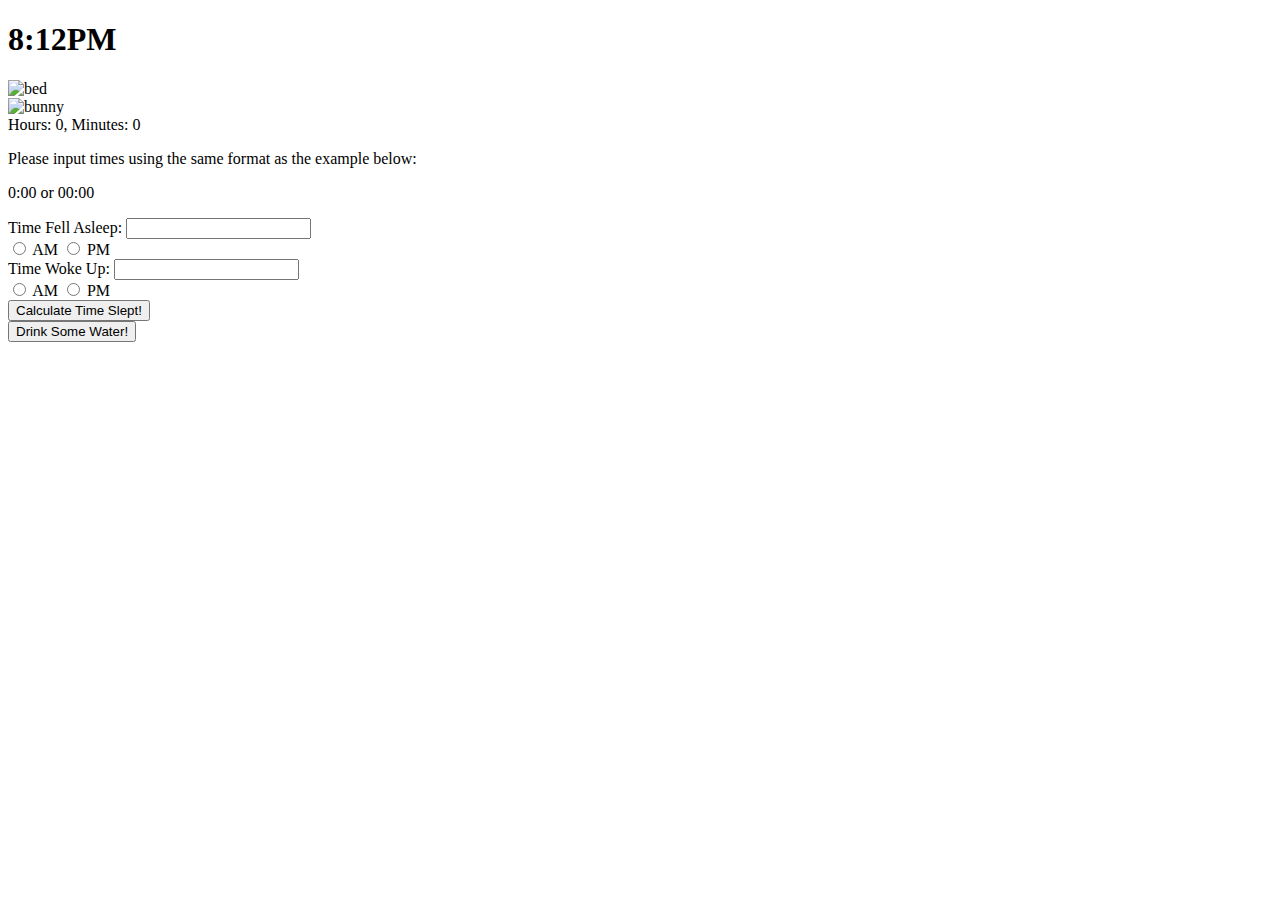
==== sleep.html @ 507f31e7 "Add files via upload" ====
<!doctype html>
<html lang="en">

<head>
    <link type="text/css" rel="stylesheet" href="drink.css">
    <script src="drink.js"></script> 
    <title>Carrot Care: Sleep</title>
</head>

<body>
    <h1>8:12PM</h1>
    <div class="row">
        <div class="column">
            <img id="couch" src="https://static.vecteezy.com/system/resources/previews/047/920/640/non_2x/modern-pink-bed-isolated-on-a-transparent-background-free-png.png" alt="bed">
        </div>
        <div class="column">
            <img id="bunny" src="https://t4.ftcdn.net/jpg/05/71/77/01/360_F_571770110_Ma0yElFc0Tpn1nWKOolJa3nvx0VIIG0F.jpg" alt="bunny">
        </div>
        <div class="column">
            <output for="asleep wokeup">Hours: 0, Minutes: 0</output>
        </div>
        <div class="column">
            <p>Please input times using the same format as the example below:</p>
            <p>0:00 or 00:00</p>
            <form>
                <label for="asleep">Time Fell Asleep:</label>
                <input type="text" id="asleep" name="asleep"><br>
                <input type="radio" name="one" value="AM">
                <label for="am">AM</label>
                <input type="radio" name="one" value="PM">
                <label for="pm">PM</label>
            </form>
            <form>
                <label for="wokeup">Time Woke Up:</label>
                <input type="text" id="wokeup" name="wokeup"><br>
                <input type="radio" name="two" value="AM">
                <label for="am">AM</label>
                <input type="radio" name="two" value="AM">
                <label for="pm">PM</label>
            </form>
            <button onclick="calculateSleep()">Calculate Time Slept!</button>
        </div>
    </div>
    <button onclick="location.href = 'drink.html';" type="button">Drink Some Water!</button>
</body>
</html>
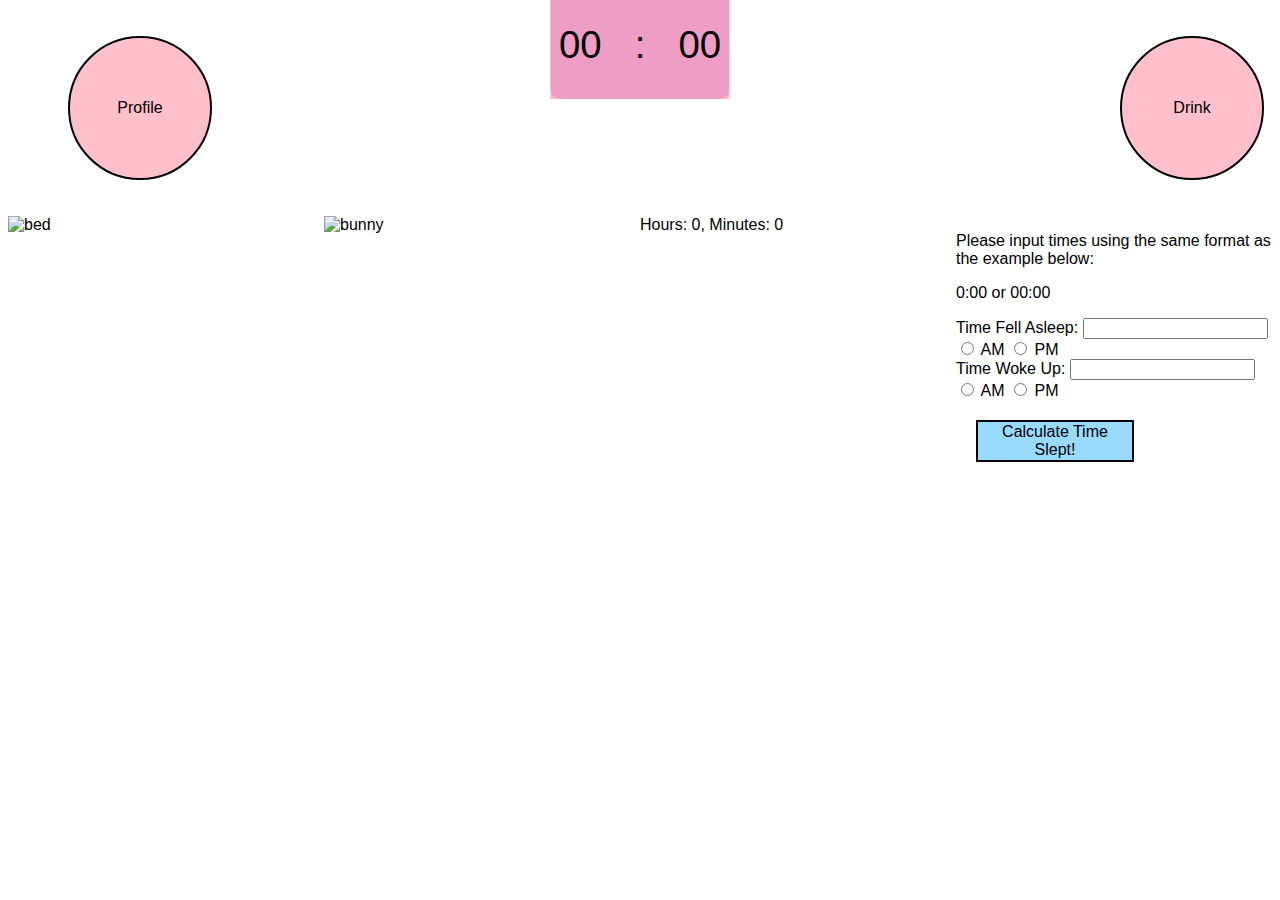
==== commit 7348755a: "Merged sleep with other files" ====
--- a/sleep.html
+++ b/sleep.html
@@ -2,13 +2,70 @@
 <html lang="en">
 
 <head>
-    <link type="text/css" rel="stylesheet" href="drink.css">
+    <link type="text/css" rel="stylesheet" href="styles.css">
     <script src="drink.js"></script> 
     <title>Carrot Care: Sleep</title>
 </head>
 
 <body>
-    <h1>8:12PM</h1>
+
+<main>
+
+    <nav class="navbar"> 
+        <ul class="nav-list">
+          <li class="nav-list">
+            <button 
+              onclick="document.getElementById('profile').style.display='block'"
+              class="round-btn" id="profile-btn">
+              Profile
+            </button>
+          </li>
+
+          <li class="nav-list">
+            <div class="clock-container">
+                <div class='clock'>
+                    <span id="hrs">00</span>
+                    <span>:</span>
+                    <span id="mins">00</span>
+                </div>
+            </div>
+          </li>
+
+          <li class="nav-list">
+            
+            <a href="./index.html">
+              <button class="round-btn" id="sleep-btn">Drink</button>
+            </a>
+          </li>
+        </ul>
+      </nav>
+
+
+        <div id="profile" class="modal" style="display: none;">
+          <div class="modal-content">
+        
+            <header class="modal-header">
+                <span 
+                    onclick="document.getElementById('profile').style.display='none'"
+                    class="close-btn">&times;
+                </span>
+                <h2 id="profile-text">Profile</h2>
+            </header>
+        
+            <div class="profile-content">
+      
+              <form id="name-input" onsubmit="return false;">
+                <strong id="name-text">Name your bunny!</strong><br>
+                <text>You can always update this later.</text><br><br>
+                <input type="text" id="bunny-name" placeholder="Bunny"/>
+                <input type="submit" value="Save" class="submit-btn" onclick="save_name();"/>
+              </form>
+      
+            </div>
+          </div>
+        </div>
+
+    <!-- <h1>8:12PM</h1> -->
     <div class="row">
         <div class="column">
             <img id="couch" src="https://static.vecteezy.com/system/resources/previews/047/920/640/non_2x/modern-pink-bed-isolated-on-a-transparent-background-free-png.png" alt="bed">
@@ -41,6 +98,9 @@
             <button onclick="calculateSleep()">Calculate Time Slept!</button>
         </div>
     </div>
-    <button onclick="location.href = 'drink.html';" type="button">Drink Some Water!</button>
+
+</main>
+
 </body>
+
 </html>--- a/styles.css
+++ b/styles.css
@@ -0,0 +1,265 @@
+body {
+    font-family: "Lucida Sans Unicode", "Lucida Grande", sans-serif;
+}
+
+h1 {
+    font-size: 60px;
+    color: rgb(0, 123, 255);
+    padding: 30px 0px 0px 0px;
+    text-align: center;
+}
+
+h2 {
+    font-size: 25px;
+    color: rgb(0, 0, 0);
+    text-align: center;
+}
+
+.column {
+    float: left;
+    width: 25%;
+}
+
+.row:after {
+    content: "";
+    display: table;
+    clear: both;
+}
+
+#couch {
+    display: block;
+    margin-left: auto;
+    margin-right: auto;
+    width: 100%;
+}
+
+#bunny {
+    display: block;
+    margin-left: auto;
+    margin-right: auto;
+    width: 100%;
+}
+
+#cup {
+    left: 20px;
+    top: 40px;
+    height: 360px;
+    width: 100px;
+    background: blue;
+    margin-left: auto;
+    margin-right: auto;
+    border: 2px solid #000000;
+}
+
+#liquid {
+    transition: height 1s;
+    left: 0px;
+    bottom: 0px;
+    height: 360px;
+    width: 100px;
+    background: white;
+}
+
+button, button:visited {
+    display: block;
+    margin-left: auto;
+    margin-right: auto;
+    font-size: 100%;
+    width: 50%;
+    height: 100%;
+    background-color: #99daff;
+    color: rgb(0, 0, 0);
+    border: 2px solid #000000;
+    margin: 20px;
+}
+
+button:hover {
+    background-color: rgb(255, 255, 255);
+}
+
+button:active {
+    background-color: rgb(0, 4, 255);
+}
+
+
+.nav-list {
+    display: flex;
+    list-style: none;
+}
+
+
+#sleep-btn {
+    position: fixed;
+    margin-right: 0px;
+    right: 16px;
+}
+
+  
+
+
+
+
+
+
+
+
+
+
+
+.round-btn {
+    height: 16vh;
+    width: 16vh;
+    aspect-ratio: 1;
+    border-radius: 50%;
+    display: grid;
+    place-items: center;
+    padding: 0 2em;
+    background-color: pink;
+}
+
+.round-btn.text {
+    font-size: 1vw;
+}
+
+.round-btn:hover {
+    cursor: pointer;
+    background-color: rgb(245, 162, 176);
+}
+
+.modal {
+    display: none; 
+    position: fixed; 
+    z-index: 1; 
+    left: 0;
+    top: 0;
+    width: 100%; 
+    height: 100%; 
+    overflow: auto; 
+    background-color: rgb(0,0,0); 
+    background-color: rgba(0,0,0,0.4); 
+}
+
+.modal-content {
+    background-color: #fefefe;
+    margin: 15% auto; 
+    padding: 20px;
+    border: 1px solid #888;
+    height: 40vh;
+    width: 60vw; 
+}
+
+#profile-text{
+    font-size: 3vw;
+    padding: 0px;
+    margin: 0px;
+}
+
+#profile-text:hover {
+    cursor: default;
+}
+
+.profile-content {
+    align-items: center;
+    height: 60%;
+    width: 80%;
+}
+
+#name-input{
+    align-items: center;
+    height: 100%;
+    width: 80%;
+    padding: 2%;
+    font-size: 2vw;
+}
+
+
+.modal-content {
+    align-items: center;
+}
+
+.submit-btn {
+    border-radius: 50%;
+    height: 8vh;
+    width: 8vw;
+    background: #c8b9ff;
+    color: #fff;
+    border: 1px solid #eee;
+    border-radius: 20px;
+    box-shadow: 5px 5px 5px #eee;
+    text-shadow: none;
+}
+
+#bunny-name {
+    font-size: 4vh;
+}
+
+.submit-btn:hover {
+    background: #6501bc;
+    color: #fff;
+    border: 1px solid #eee;
+    border-radius: 20px;
+    box-shadow: 5px 5px 5px #eee;
+    text-shadow: none;
+    cursor: pointer;
+}
+
+.close-btn {
+    color: #aaa;
+    float: right;
+    font-size: 28px;
+    font-weight: bold;
+}
+
+.close-btn:hover,
+.close-btn:focus {
+    color: black;
+    text-decoration: none;
+    cursor: pointer;
+}
+
+.clock-container{
+    width: 14vw;
+    height: 12vh;
+    position: absolute;
+    top: 5%;
+    left: 50%;
+    transform: translate(-50%, -50%);
+    background-color: lightpink;
+}
+
+.clock{
+    width: 100%;
+    height: 100%;
+    background: rgba(216, 126, 204, 0.444);
+    border-radius: 10px;
+    display: flex;
+    align-items: center;
+    justify-content: center;
+}
+
+.clock span{
+    font-size: 3vw;
+    width: 60px;
+    display: inline-block;
+    text-align: center;
+    position: relative;
+}
+
+.quote-container {
+    width: 42vw;
+    height: 16vh;
+    display: flex;
+    justify-content: space-around;
+    align-items: center;
+}
+
+
+@media only screen and (max-width: 768px) {
+    body {
+      background-color: lightblue;
+    }
+
+    #couch {
+        display: none;
+    }
+  }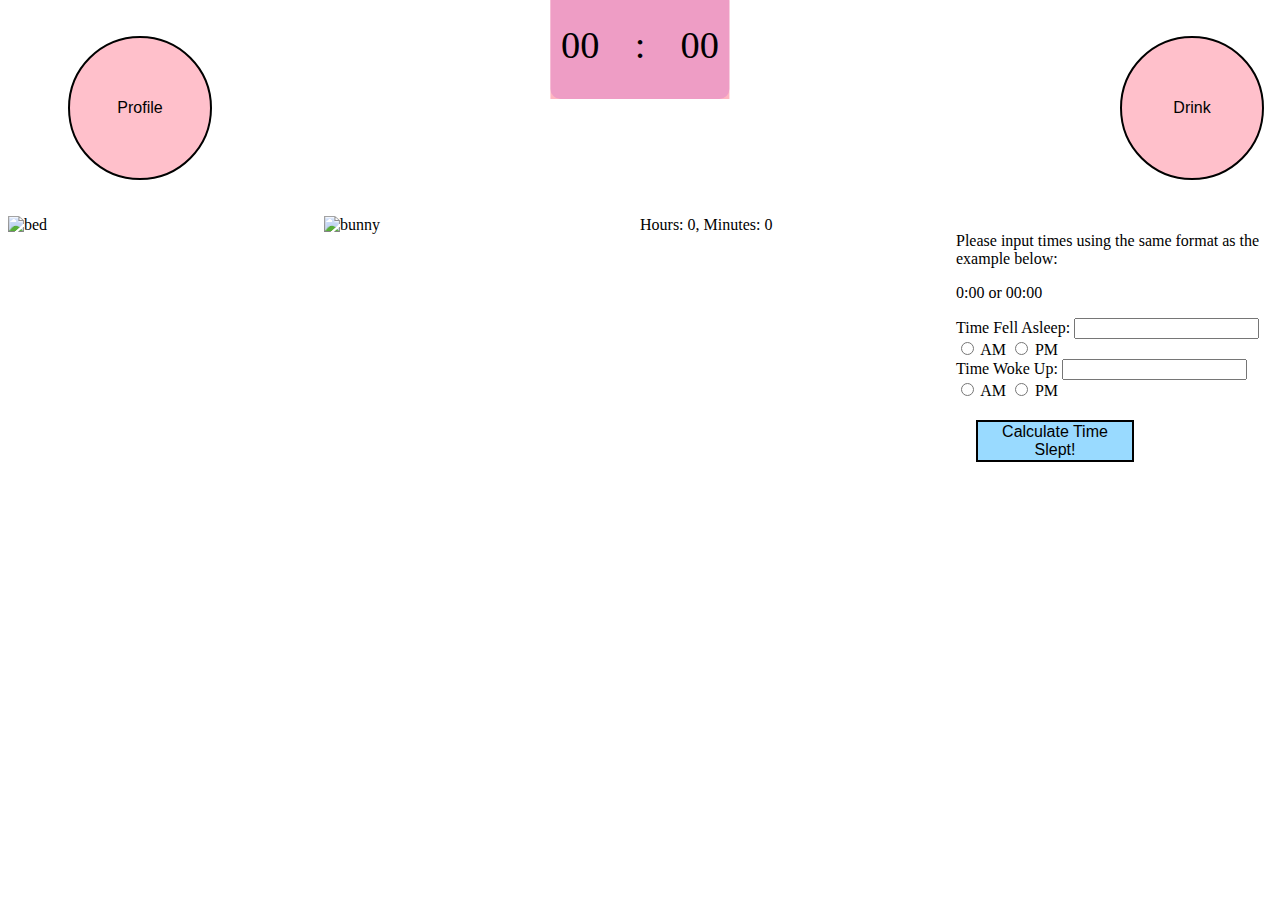
==== commit 36f45d3c: "Add files via upload" ====
--- a/sleep.html
+++ b/sleep.html
@@ -1,106 +1,125 @@
-<!doctype html>
-<html lang="en">
-
-<head>
-    <link type="text/css" rel="stylesheet" href="styles.css">
-    <script src="drink.js"></script> 
-    <title>Carrot Care: Sleep</title>
-</head>
-
-<body>
-
-<main>
-
-    <nav class="navbar"> 
-        <ul class="nav-list">
-          <li class="nav-list">
-            <button 
-              onclick="document.getElementById('profile').style.display='block'"
-              class="round-btn" id="profile-btn">
-              Profile
-            </button>
-          </li>
-
-          <li class="nav-list">
-            <div class="clock-container">
-                <div class='clock'>
-                    <span id="hrs">00</span>
-                    <span>:</span>
-                    <span id="mins">00</span>
-                </div>
-            </div>
-          </li>
-
-          <li class="nav-list">
-            
-            <a href="./index.html">
-              <button class="round-btn" id="sleep-btn">Drink</button>
-            </a>
-          </li>
-        </ul>
-      </nav>
-
-
-        <div id="profile" class="modal" style="display: none;">
-          <div class="modal-content">
-        
-            <header class="modal-header">
-                <span 
-                    onclick="document.getElementById('profile').style.display='none'"
-                    class="close-btn">&times;
-                </span>
-                <h2 id="profile-text">Profile</h2>
-            </header>
-        
-            <div class="profile-content">
-      
-              <form id="name-input" onsubmit="return false;">
-                <strong id="name-text">Name your bunny!</strong><br>
-                <text>You can always update this later.</text><br><br>
-                <input type="text" id="bunny-name" placeholder="Bunny"/>
-                <input type="submit" value="Save" class="submit-btn" onclick="save_name();"/>
-              </form>
-      
-            </div>
-          </div>
-        </div>
-
-    <!-- <h1>8:12PM</h1> -->
-    <div class="row">
-        <div class="column">
-            <img id="couch" src="https://static.vecteezy.com/system/resources/previews/047/920/640/non_2x/modern-pink-bed-isolated-on-a-transparent-background-free-png.png" alt="bed">
-        </div>
-        <div class="column">
-            <img id="bunny" src="https://t4.ftcdn.net/jpg/05/71/77/01/360_F_571770110_Ma0yElFc0Tpn1nWKOolJa3nvx0VIIG0F.jpg" alt="bunny">
-        </div>
-        <div class="column">
-            <output for="asleep wokeup">Hours: 0, Minutes: 0</output>
-        </div>
-        <div class="column">
-            <p>Please input times using the same format as the example below:</p>
-            <p>0:00 or 00:00</p>
-            <form>
-                <label for="asleep">Time Fell Asleep:</label>
-                <input type="text" id="asleep" name="asleep"><br>
-                <input type="radio" name="one" value="AM">
-                <label for="am">AM</label>
-                <input type="radio" name="one" value="PM">
-                <label for="pm">PM</label>
-            </form>
-            <form>
-                <label for="wokeup">Time Woke Up:</label>
-                <input type="text" id="wokeup" name="wokeup"><br>
-                <input type="radio" name="two" value="AM">
-                <label for="am">AM</label>
-                <input type="radio" name="two" value="AM">
-                <label for="pm">PM</label>
-            </form>
-            <button onclick="calculateSleep()">Calculate Time Slept!</button>
-        </div>
-    </div>
-
-</main>
-
-</body>
-
+<!doctype html>
+<html lang="en">
+
+<head>
+    <link type="text/css" rel="stylesheet" href="styles.css">
+    <script src="drink.js"></script> 
+    <title>Carrot Care: Sleep</title>
+</head>
+
+<body>
+
+<main>
+
+    <nav class="navbar"> 
+        <ul class="nav-list">
+          <li class="nav-list">
+            <button 
+              onclick="document.getElementById('profile').style.display='block'"
+              class="round-btn" id="profile-btn">
+              Profile
+            </button>
+          </li>
+
+          <li class="nav-list">
+            <div class="clock-container">
+                <div class='clock'>
+                    <span id="hrs">00</span>
+                    <span>:</span>
+                    <span id="mins">00</span>
+                </div>
+            </div>
+          </li>
+
+          <li class="nav-list">
+            
+            <a href="./index.html">
+              <button class="round-btn" id="sleep-btn">Drink</button>
+            </a>
+          </li>
+        </ul>
+      </nav>
+
+
+        <div id="profile" class="modal" style="display: none;">
+          <div class="modal-content">
+        
+            <header class="modal-header">
+                <span 
+                    onclick="document.getElementById('profile').style.display='none'"
+                    class="close-btn">&times;
+                </span>
+                <h2 id="profile-text">Profile</h2>
+            </header>
+        
+            <div class="profile-content">
+      
+                <form id="name-input" onsubmit="return false;">
+                    <strong id="name-text">Name your bunny!</strong><br>
+                    <text>You can always update this later.</text><br><br>
+                    <input type="text" id="bunny-input" placeholder="New Name"/>
+                    <input type="submit" value="Save" class="submit-btn" onclick="save_name();"/>
+                </form>
+                <div class="bun-name">
+                    <p>Bunny Name:</p>
+                    <p id="bunny-name">Bunny</p>
+                </div>
+      
+            </div>
+          </div>
+        </div>
+
+    <!-- <h1>8:12PM</h1> -->
+    <div class="row">
+        <div class="column">
+            <img id="couch" src="https://static.vecteezy.com/system/resources/previews/047/920/640/non_2x/modern-pink-bed-isolated-on-a-transparent-background-free-png.png" alt="bed">
+        </div>
+        <div class="column">
+            <img id="bunny" src="https://t4.ftcdn.net/jpg/05/71/77/01/360_F_571770110_Ma0yElFc0Tpn1nWKOolJa3nvx0VIIG0F.jpg" alt="bunny">
+        </div>
+        <div class="column">
+            <output for="asleep wokeup">Hours: 0, Minutes: 0</output>
+        </div>
+        <div class="column">
+            <p>Please input times using the same format as the example below:</p>
+            <p>0:00 or 00:00</p>
+            <form>
+                <label for="asleep">Time Fell Asleep:</label>
+                <input type="text" id="asleep" name="asleep"><br>
+                <input type="radio" name="one" value="AM">
+                <label for="am">AM</label>
+                <input type="radio" name="one" value="PM">
+                <label for="pm">PM</label>
+            </form>
+            <form>
+                <label for="wokeup">Time Woke Up:</label>
+                <input type="text" id="wokeup" name="wokeup"><br>
+                <input type="radio" name="two" value="AM">
+                <label for="am">AM</label>
+                <input type="radio" name="two" value="AM">
+                <label for="pm">PM</label>
+            </form>
+            <button onclick="calculateSleep()">Calculate Time Slept!</button>
+        </div>
+    </div>
+
+</main>
+<script>
+    let hrs = document.getElementById("hrs")
+    let mins = document.getElementById("mins")
+
+    setInterval(()=> {
+        let currentTime = new Date();
+        var hours = currentTime.getHours();
+        if (hours > 12) {
+            hours -= 12;
+        } else if (hours === 0) {
+            hours = 12;}
+        hrs.innerHTML = hours;
+        mins.innerHTML = (currentTime.getMinutes()<10?"0":"") + currentTime.getMinutes();
+    }, 1000)
+
+  </script>
+</body>
+
 </html>--- a/styles.css
+++ b/styles.css
@@ -1,8 +1,5 @@
-body {
-    font-family: "Lucida Sans Unicode", "Lucida Grande", sans-serif;
-}
-
 h1 {
+    font-family: "Lucida Sans Unicode", "Lucida Grande", sans-serif;;
     font-size: 60px;
     color: rgb(0, 123, 255);
     padding: 30px 0px 0px 0px;
@@ -10,6 +7,7 @@
 }
 
 h2 {
+    font-family: "Lucida Sans Unicode", "Lucida Grande", sans-serif;;
     font-size: 25px;
     color: rgb(0, 0, 0);
     text-align: center;
@@ -64,6 +62,7 @@
     display: block;
     margin-left: auto;
     margin-right: auto;
+    font-family: "Lucida Sans Unicode", "Lucida Grande", sans-serif;;
     font-size: 100%;
     width: 50%;
     height: 100%;
@@ -143,8 +142,8 @@
     background-color: #fefefe;
     margin: 15% auto; 
     padding: 20px;
-    border: 1px solid #888;
-    height: 40vh;
+    /* border: 1px solid #888; */
+    height: 56vh;
     width: 60vw; 
 }
 
@@ -253,6 +252,14 @@
     align-items: center;
 }
 
+.bun-name {
+    width: 26vw;
+    display: flex;
+    align-items: center;
+    justify-content: space-around;
+    /* margin: 20px; */
+}
+
 
 @media only screen and (max-width: 768px) {
     body {
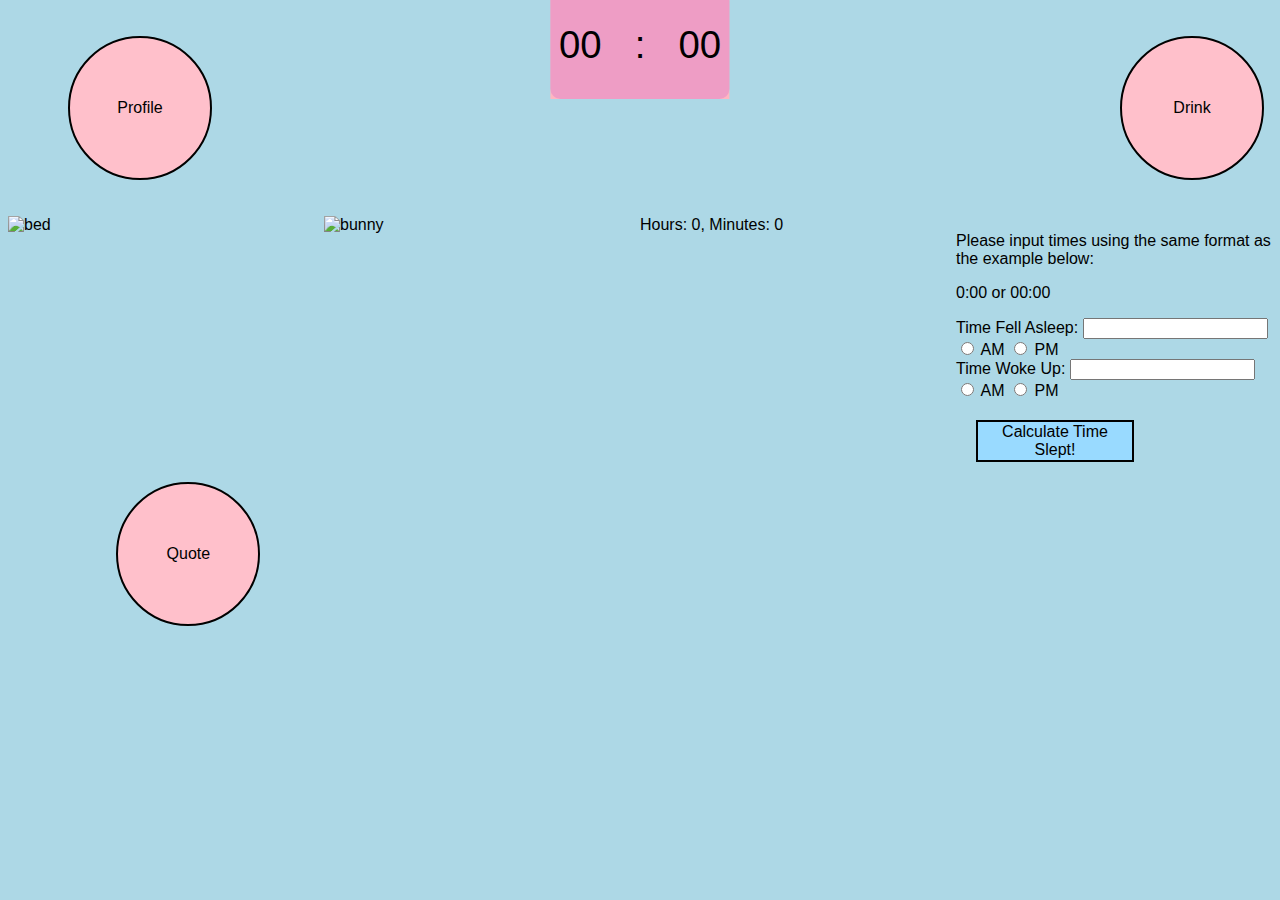
==== commit f4e5c926: "Added comments" ====
--- a/sleep.html
+++ b/sleep.html
@@ -11,6 +11,7 @@
 
 <main>
 
+    <!-- Create nav bar with profile button -->
     <nav class="navbar"> 
         <ul class="nav-list">
           <li class="nav-list">
@@ -21,6 +22,7 @@
             </button>
           </li>
 
+          <!-- Add time to nav list -->
           <li class="nav-list">
             <div class="clock-container">
                 <div class='clock'>
@@ -33,6 +35,7 @@
 
           <li class="nav-list">
             
+            <!-- Button to go to index or drink page -->
             <a href="./index.html">
               <button class="round-btn" id="sleep-btn">Drink</button>
             </a>
@@ -40,7 +43,7 @@
         </ul>
       </nav>
 
-
+        <!-- Create popup -->
         <div id="profile" class="modal" style="display: none;">
           <div class="modal-content">
         
@@ -53,7 +56,7 @@
             </header>
         
             <div class="profile-content">
-      
+                <!-- Input for bunny's name -->
                 <form id="name-input" onsubmit="return false;">
                     <strong id="name-text">Name your bunny!</strong><br>
                     <text>You can always update this later.</text><br><br>
@@ -69,17 +72,21 @@
           </div>
         </div>
 
-    <!-- <h1>8:12PM</h1> -->
-    <div class="row">
+        <!-- Format layout into four columns -->
+        <div class="row">
+        <!-- Bed image -->
         <div class="column">
             <img id="couch" src="https://static.vecteezy.com/system/resources/previews/047/920/640/non_2x/modern-pink-bed-isolated-on-a-transparent-background-free-png.png" alt="bed">
         </div>
+        <!-- Bunny image -->
         <div class="column">
             <img id="bunny" src="https://t4.ftcdn.net/jpg/05/71/77/01/360_F_571770110_Ma0yElFc0Tpn1nWKOolJa3nvx0VIIG0F.jpg" alt="bunny">
         </div>
+        <!-- Calcuation information -->
         <div class="column">
             <output for="asleep wokeup">Hours: 0, Minutes: 0</output>
         </div>
+        <!-- Input for sleep times -->
         <div class="column">
             <p>Please input times using the same format as the example below:</p>
             <p>0:00 or 00:00</p>
@@ -103,7 +110,19 @@
         </div>
     </div>
 
+    <!-- Quotes button -->
+    <div class="quote-container">
+        <button class="round-btn" id="quote-btn" onclick="makeAPICall()">
+          Quote
+        </button>
+
+      
+        <p id="quote"></p>
+      </div>
+
 </main>
+
+<!-- Functionality for time -->
 <script>
     let hrs = document.getElementById("hrs")
     let mins = document.getElementById("mins")
--- a/styles.css
+++ b/styles.css
@@ -1,29 +1,40 @@
+/* Set font for body text */
+body {
+    font-family: "Lucida Sans Unicode", "Lucida Grande", sans-serif;
+    background-color: lightblue;
+}
+
+/* Set style for header 1 */
 h1 {
-    font-family: "Lucida Sans Unicode", "Lucida Grande", sans-serif;;
+    font-family: "Lucida Sans Unicode", "Lucida Grande", sans-serif;
     font-size: 60px;
     color: rgb(0, 123, 255);
     padding: 30px 0px 0px 0px;
     text-align: center;
 }
 
+/* Set style for header 2 */
 h2 {
-    font-family: "Lucida Sans Unicode", "Lucida Grande", sans-serif;;
+    font-family: "Lucida Sans Unicode", "Lucida Grande", sans-serif;
     font-size: 25px;
     color: rgb(0, 0, 0);
     text-align: center;
 }
 
+/* Create column */
 .column {
     float: left;
     width: 25%;
 }
 
+/* Create row */
 .row:after {
     content: "";
     display: table;
     clear: both;
 }
 
+/* Sizing for couch image */
 #couch {
     display: block;
     margin-left: auto;
@@ -31,6 +42,7 @@
     width: 100%;
 }
 
+/* Sizing for bunny image */
 #bunny {
     display: block;
     margin-left: auto;
@@ -38,17 +50,19 @@
     width: 100%;
 }
 
+/* Sizing and color for cup */
 #cup {
     left: 20px;
     top: 40px;
     height: 360px;
     width: 100px;
-    background: blue;
+    background: #a7bbf5;
     margin-left: auto;
     margin-right: auto;
     border: 2px solid #000000;
 }
 
+/* Transition and color for liquid */
 #liquid {
     transition: height 1s;
     left: 0px;
@@ -58,6 +72,7 @@
     background: white;
 }
 
+/* Button style */
 button, button:visited {
     display: block;
     margin-left: auto;
@@ -72,39 +87,25 @@
     margin: 20px;
 }
 
+/* Change color of button when hovering */
 button:hover {
-    background-color: rgb(255, 255, 255);
-}
-
-button:active {
-    background-color: rgb(0, 4, 255);
-}
-
-
+    background-color: #66a8ce;
+}
+
+/* Layout for nav list */
 .nav-list {
     display: flex;
     list-style: none;
 }
 
-
+/* Layout for sleep button */
 #sleep-btn {
     position: fixed;
     margin-right: 0px;
     right: 16px;
 }
 
-  
-
-
-
-
-
-
-
-
-
-
-
+/* Style for round button */
 .round-btn {
     height: 16vh;
     width: 16vh;
@@ -116,15 +117,18 @@
     background-color: pink;
 }
 
+/* Text for round button */
 .round-btn.text {
     font-size: 1vw;
 }
 
+/* Change color of round button when hovering */
 .round-btn:hover {
     cursor: pointer;
     background-color: rgb(245, 162, 176);
 }
 
+/* Modal style */
 .modal {
     display: none; 
     position: fixed; 
@@ -138,6 +142,7 @@
     background-color: rgba(0,0,0,0.4); 
 }
 
+/* Layout of popup */
 .modal-content {
     background-color: #fefefe;
     margin: 15% auto; 
@@ -147,22 +152,26 @@
     width: 60vw; 
 }
 
+/* Layout for  */
 #profile-text{
     font-size: 3vw;
     padding: 0px;
     margin: 0px;
 }
 
+/* Reverts cursor to default */
 #profile-text:hover {
     cursor: default;
 }
 
+/* Layout for profile content */
 .profile-content {
     align-items: center;
     height: 60%;
     width: 80%;
 }
 
+/* Layout for the name input */
 #name-input{
     align-items: center;
     height: 100%;
@@ -171,11 +180,12 @@
     font-size: 2vw;
 }
 
-
+/* Center the popup */
 .modal-content {
     align-items: center;
 }
 
+/* Style for submit button */
 .submit-btn {
     border-radius: 50%;
     height: 8vh;
@@ -188,10 +198,12 @@
     text-shadow: none;
 }
 
+/* Text size for bunny name */
 #bunny-name {
     font-size: 4vh;
 }
 
+/* Change color of submit button when hovering */
 .submit-btn:hover {
     background: #6501bc;
     color: #fff;
@@ -202,6 +214,7 @@
     cursor: pointer;
 }
 
+/* Layout for close button */
 .close-btn {
     color: #aaa;
     float: right;
@@ -209,6 +222,7 @@
     font-weight: bold;
 }
 
+/* Layout for when hovering over close button */
 .close-btn:hover,
 .close-btn:focus {
     color: black;
@@ -216,6 +230,7 @@
     cursor: pointer;
 }
 
+/* Style for box around clock */
 .clock-container{
     width: 14vw;
     height: 12vh;
@@ -226,6 +241,7 @@
     background-color: lightpink;
 }
 
+/* Style for the clock istelf */
 .clock{
     width: 100%;
     height: 100%;
@@ -236,6 +252,7 @@
     justify-content: center;
 }
 
+/* More styling for clock */
 .clock span{
     font-size: 3vw;
     width: 60px;
@@ -244,6 +261,7 @@
     position: relative;
 }
 
+/* Style for quotes */
 .quote-container {
     width: 42vw;
     height: 16vh;
@@ -252,6 +270,7 @@
     align-items: center;
 }
 
+/* Bunny name style */
 .bun-name {
     width: 26vw;
     display: flex;
@@ -260,13 +279,8 @@
     /* margin: 20px; */
 }
 
-
-@media only screen and (max-width: 768px) {
+  @media only screen {
     body {
       background-color: lightblue;
     }
-
-    #couch {
-        display: none;
-    }
   }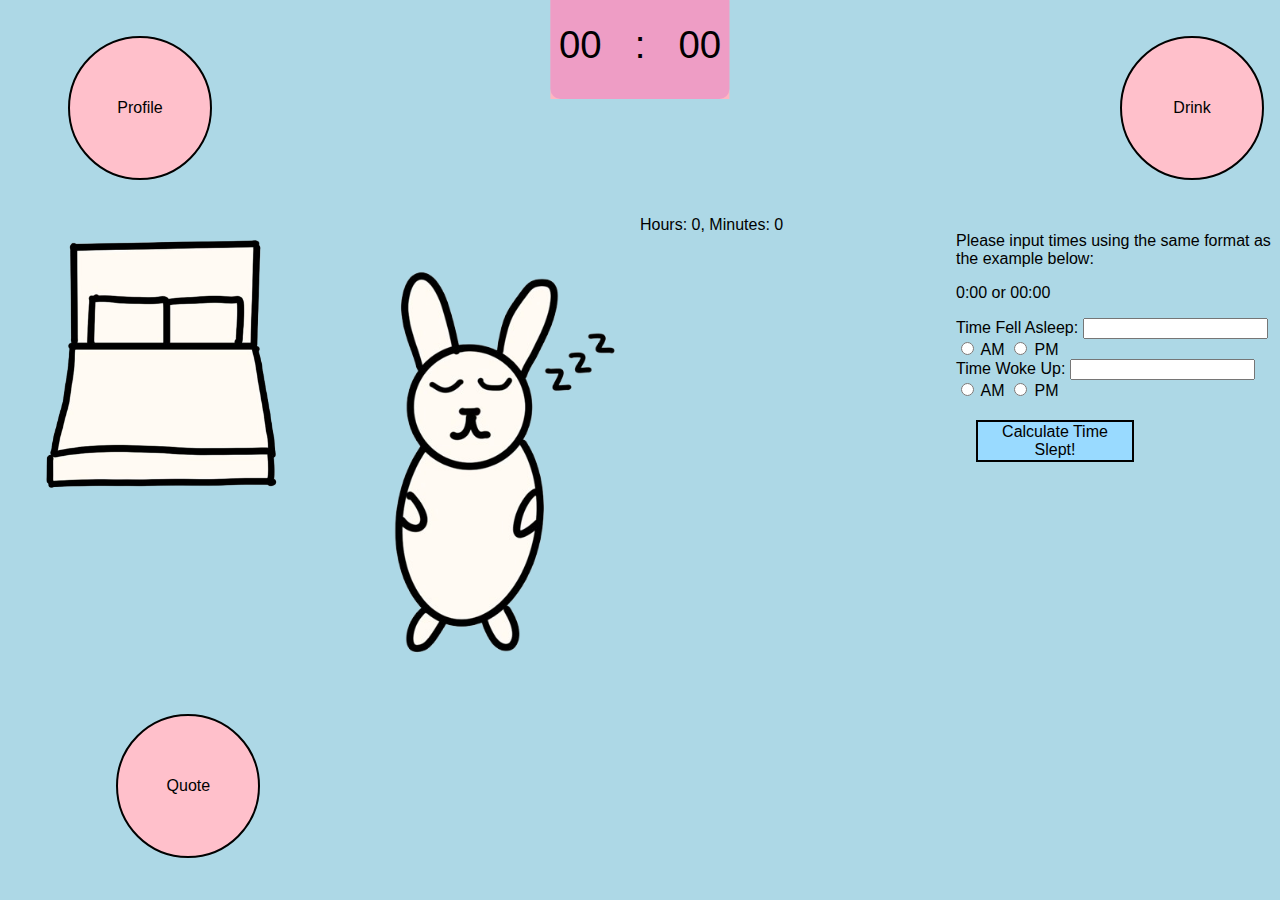
==== commit 78735175: "Add files via upload" ====
--- a/sleep.html
+++ b/sleep.html
@@ -76,11 +76,13 @@
         <div class="row">
         <!-- Bed image -->
         <div class="column">
-            <img id="couch" src="https://static.vecteezy.com/system/resources/previews/047/920/640/non_2x/modern-pink-bed-isolated-on-a-transparent-background-free-png.png" alt="bed">
+            <!-- <img id="couch" src="https://static.vecteezy.com/system/resources/previews/047/920/640/non_2x/modern-pink-bed-isolated-on-a-transparent-background-free-png.png" alt="bed"> -->
+            <img id="couch" src="./images/Bed.png" alt="bed">
         </div>
         <!-- Bunny image -->
         <div class="column">
-            <img id="bunny" src="https://t4.ftcdn.net/jpg/05/71/77/01/360_F_571770110_Ma0yElFc0Tpn1nWKOolJa3nvx0VIIG0F.jpg" alt="bunny">
+            <!-- <img id="bunny" src="https://t4.ftcdn.net/jpg/05/71/77/01/360_F_571770110_Ma0yElFc0Tpn1nWKOolJa3nvx0VIIG0F.jpg" alt="bunny"> -->
+            <img id="bunny" src="/images/Sleeping_Bunny.png" alt="bunny">
         </div>
         <!-- Calcuation information -->
         <div class="column">
--- a/styles.css
+++ b/styles.css
@@ -279,8 +279,16 @@
     /* margin: 20px; */
 }
 
-  @media only screen {
-    body {
+  @media only screen and (max-width: 768px){
+    /* body {
       background-color: lightblue;
+    } */
+    #couch {
+        display: none;
     }
-  }+  }
+
+/* changes cursor to default when hovering over text in the profile modal */
+.prof-text:hover {
+    cursor: default;
+}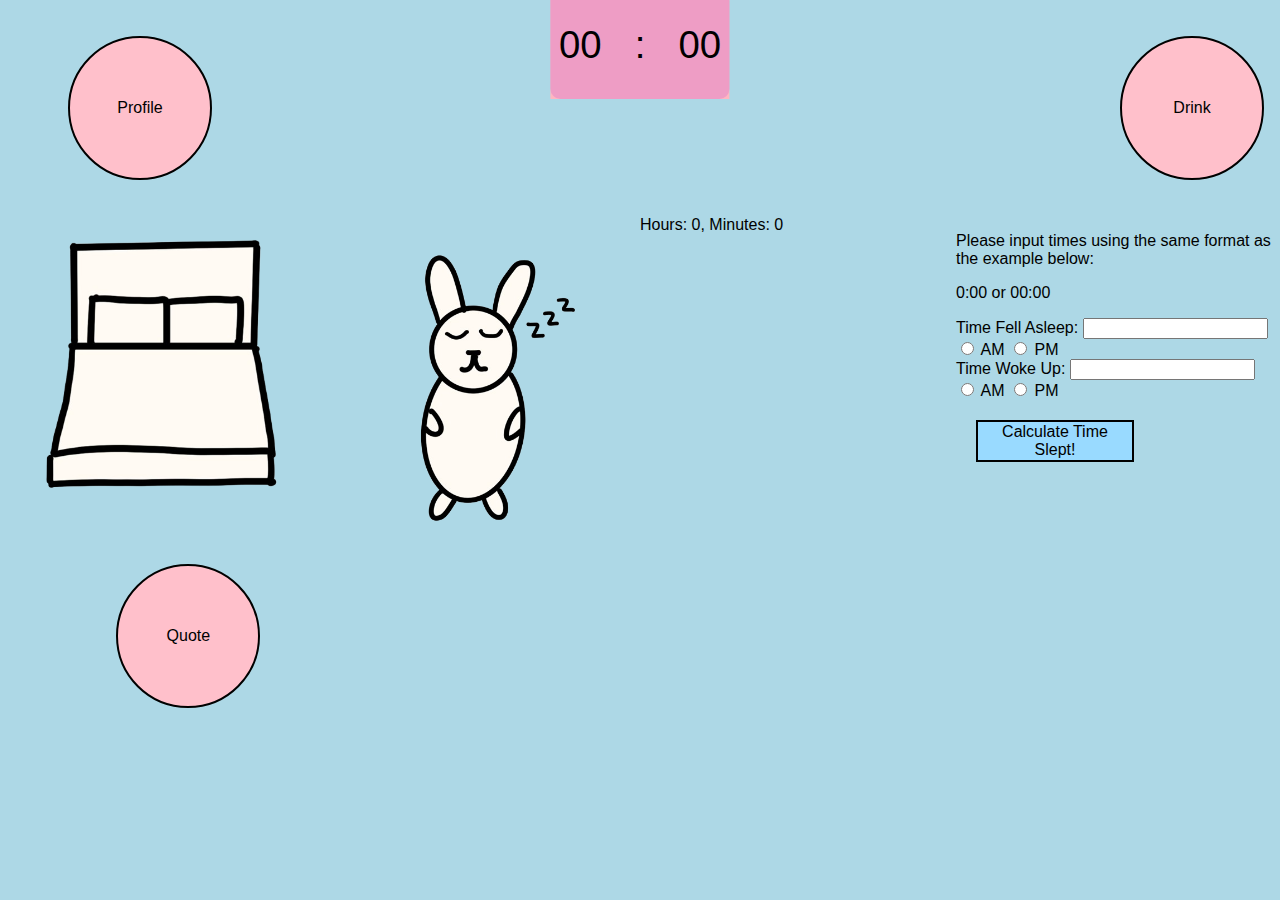
==== commit c4ea660f: "Edited images and text responsiveness" ====
--- a/sleep.html
+++ b/sleep.html
@@ -82,7 +82,7 @@
         <!-- Bunny image -->
         <div class="column">
             <!-- <img id="bunny" src="https://t4.ftcdn.net/jpg/05/71/77/01/360_F_571770110_Ma0yElFc0Tpn1nWKOolJa3nvx0VIIG0F.jpg" alt="bunny"> -->
-            <img id="bunny" src="/images/Sleeping_Bunny.png" alt="bunny">
+            <img id="bunny" src="./images/Sleeping_Bunny.png" alt="bunny">
         </div>
         <!-- Calcuation information -->
         <div class="column">
--- a/styles.css
+++ b/styles.css
@@ -2,21 +2,13 @@
 body {
     font-family: "Lucida Sans Unicode", "Lucida Grande", sans-serif;
     background-color: lightblue;
-}
-
-/* Set style for header 1 */
-h1 {
-    font-family: "Lucida Sans Unicode", "Lucida Grande", sans-serif;
-    font-size: 60px;
-    color: rgb(0, 123, 255);
-    padding: 30px 0px 0px 0px;
-    text-align: center;
+    font-size: 3vw 3vh;
 }
 
 /* Set style for header 2 */
 h2 {
     font-family: "Lucida Sans Unicode", "Lucida Grande", sans-serif;
-    font-size: 25px;
+    font-size: 3vh;
     color: rgb(0, 0, 0);
     text-align: center;
 }
@@ -47,7 +39,7 @@
     display: block;
     margin-left: auto;
     margin-right: auto;
-    width: 100%;
+    width: 70%;
 }
 
 /* Sizing and color for cup */
